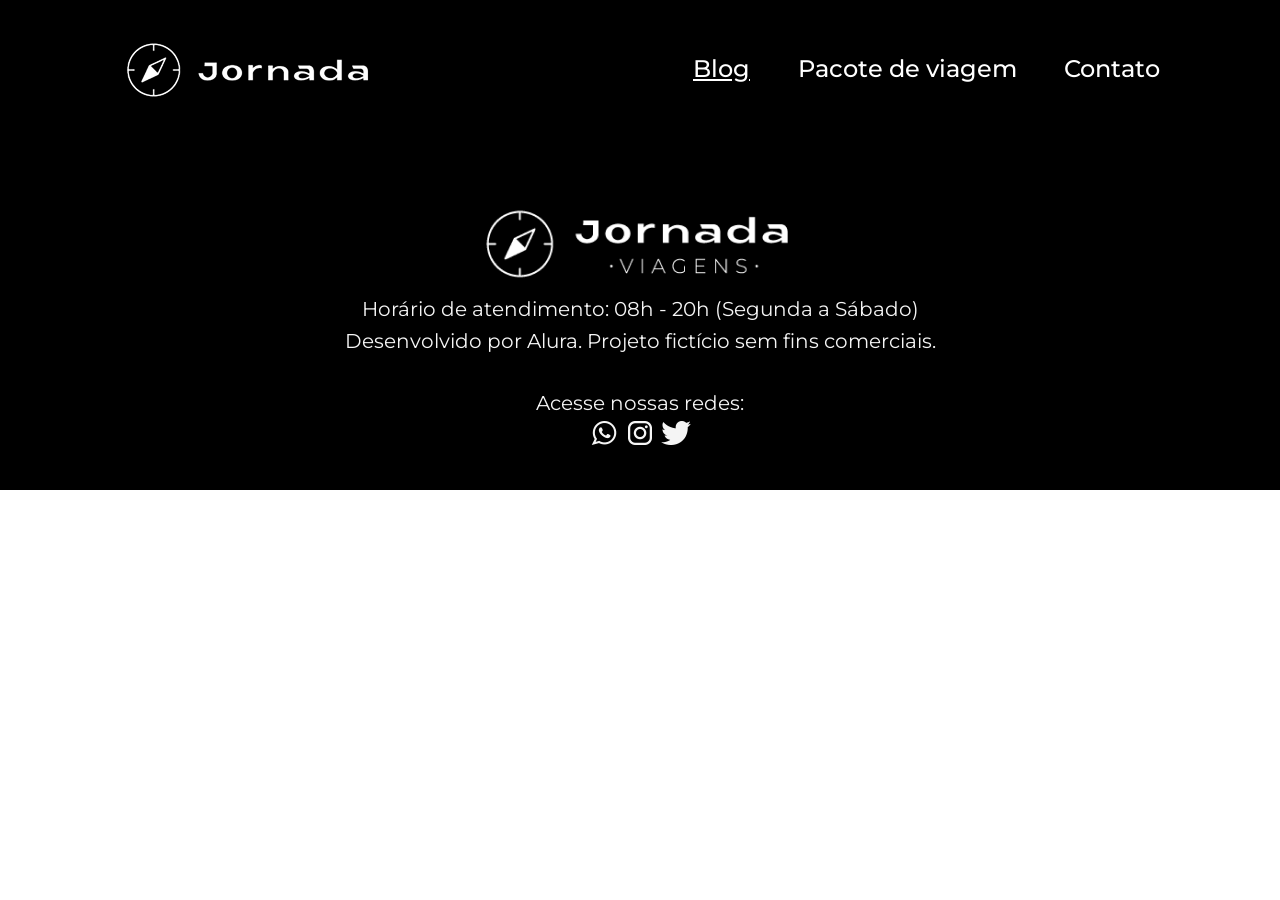
==== html/blog.html @ 6ce351c7 "Adicionando as informações de header e footer nas paginas de blog, pacote de viagem e contato" ====
<!doctype html>
<html lang="pt-br">
  <head>
    <meta charset="UTF-8" />
    <meta http-equiv="X-UA-Compatible" content="ie=edge" />
    <meta name="viewport" content="width=device-width, initial-scale=1.0" />
    <title>Jornada Viagens - Blog</title>
    <link rel="stylesheet" href="../css/style.css" />
    <link rel="icon" href="../favicon-logo-branco.svg" type="xml/svg" />
    <meta
      name="description"
      content="Jornada Viagens, uma agência apaixonada por criar viagens inesquecíveis"
    />
    <meta name="og:title" content="Jornada Viagens" />
    <meta
      name="og:description"
      content="Jornada Viagens, uma agência apaixonada por criar viagens inesquecíveis"
    />
    <meta
      name="og:image"
      content="https://leticiamboldo.github.io/jornada-viagens/img/logo-footer.png"
    />
    <meta name="og:type" content="website" />
    <meta
      name="og:url"
      content="https://leticiamboldo.github.io/jornada-viagens"
    />
  </head>
  <body>
    <header class="main-header">
      <a class="logo" href="../index.html" title="voltar para a página inicial">
        <img
          class="img-mobile"
          src="../img/bussola-jornada-branca.png"
          alt="Bússola do logo Jornada Viagens na cor branco"
        />
        <img
          class="img-desktop"
          src="../img/Logo-jornada-branca.png"
          alt="Logo Jornada Viagens na cor branca"
        />
      </a>
      <div class="navegation-menu">
        <label for="menu">
          <img src="../img/menu.png" alt="Menu" />
        </label>
        <input type="checkbox" id="menu" hidden />
        <nav>
          <ul class="list-links">
            <li>
              <a
                class="underlined"
                href="blog.html"
                target="_blank"
                title="Acessar Blog"
                >Blog</a
              >
            </li>
            <li>
              <a
                href="pacotes.html"
                target="_blank"
                title="Acessar Pacotes de viagem"
                >Pacote de viagem</a
              >
            </li>
            <li>
              <a href="contato.html" target="_blank" title="Acessar Contato"
                >Contato</a
              >
            </li>
          </ul>
        </nav>
      </div>
    </header>
    <main></main>
    <footer class="footer">
      <div class="footer-container">
        <div class="text-container">
          <img src="../img/logo-footer.png" alt="Logo da Jornada viagens" />
          <p class="text-footer">
            Horário de atendimento: 08h - 20h (Segunda a Sábado) <br />
            Desenvolvido por Alura. Projeto fictício sem fins comerciais.
          </p>
        </div>
        <div class="footer-redes">
          <p class="footer-text-redes">Acesse nossas redes:</p>
          <a href="#" target="_blank" title="Entre em contato via whatsapp">
            <img
              src="../img/logo-whatsapp-footer.png"
              alt="Logo do whatsapp da cor branca"
              class="footer-img"
            />
          </a>
          <a
            href="#"
            target="_blank"
            title="Acesse o Instagram do Jornada Viagens"
          >
            <img
              src="../img/logo-instagram-footer.png"
              alt="Logo do instagram da cor branca"
              class="footer-img"
            />
          </a>
          <a
            href="#"
            target="_blank"
            title="Acesse o Twitter do Jornada Viagens"
          >
            <img
              src="../img/logo-twitter-footer.png"
              alt="Logo do twitter da cor branca"
              class="footer-img"
            />
          </a>
        </div>
      </div>
    </footer>
  </body>
</html>
---- css/style.css ----
@import url(global.css);
@import url(header.css);
@import url(hero.css);
@import url(offers.css);
@import url(categories.css);
@import url(destinations.css);
@import url(payments.css);
@import url(testimonials.css);
@import url(banner.css);
@import url(footer.css);
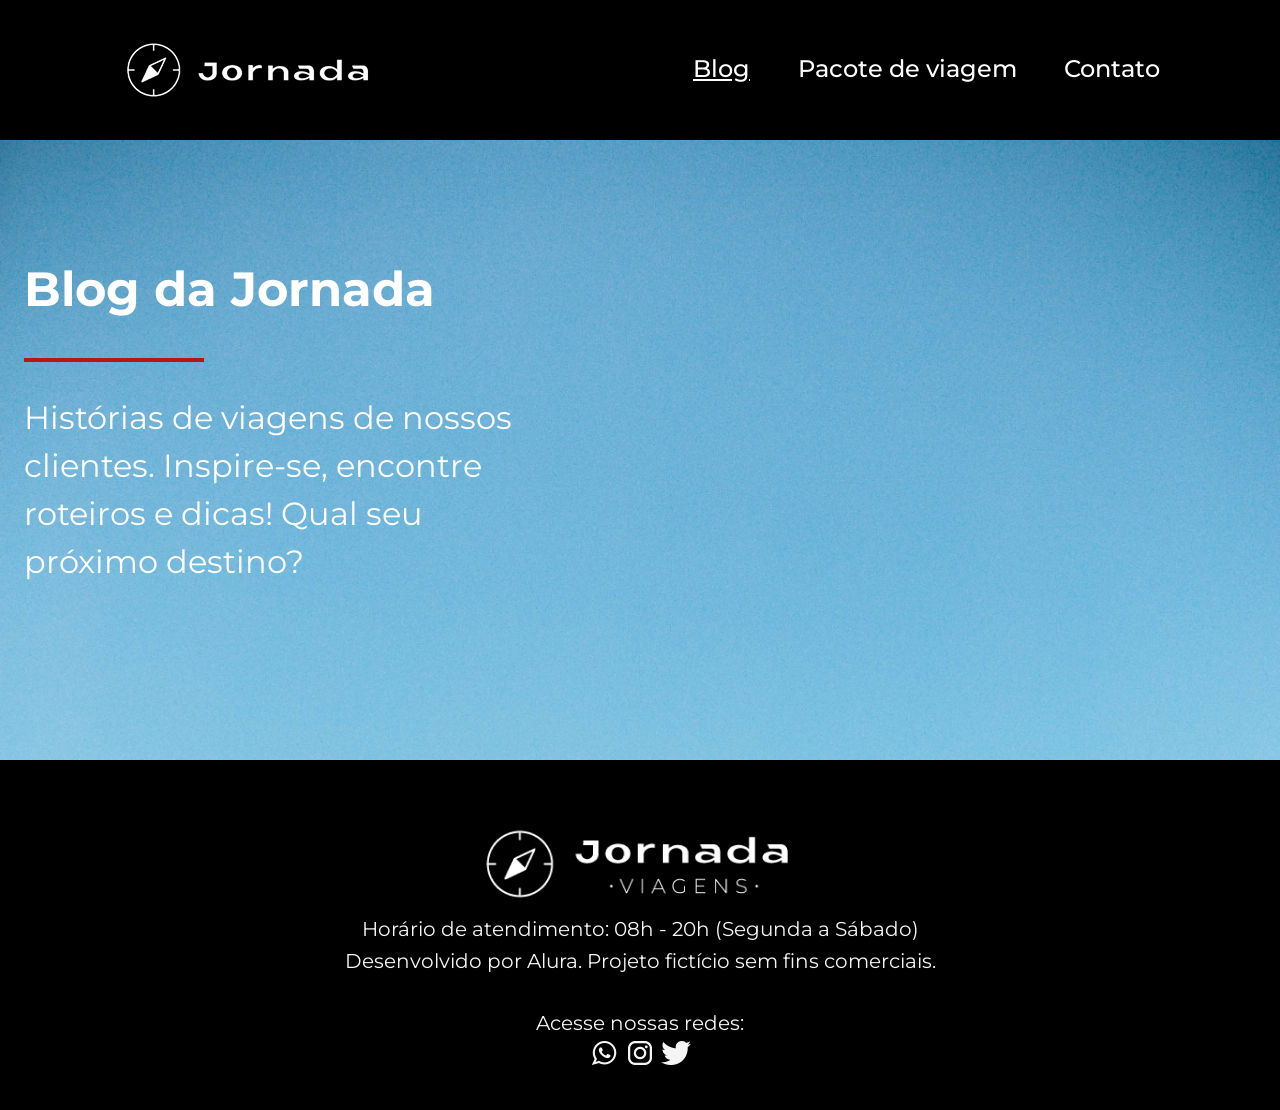
==== commit c9d23c51: "montando os heros das paginas blog, paginas de viagens e contato" ====
--- a/html/blog.html
+++ b/html/blog.html
@@ -73,7 +73,35 @@
         </nav>
       </div>
     </header>
-    <main></main>
+    <main>
+      <section class="hero-blog">
+        <div class="hero-blog-img">
+          <div class="section-header-title">
+            <h2 class="title-content-hero">Blog da Jornada</h2>
+            <hr />
+            <p class="text-content-hero">
+              Histórias de viagens de nossos clientes. Inspire-se, encontre
+              roteiros e dicas! Qual seu próximo destino?
+            </p>
+          </div>
+        </div>
+      </section>
+      <!-- <section class="description-place">
+        <div class="section-title">
+          <h2>Tokyo</h2>
+          <hr />
+        </div>
+        <div class="text-img-start">
+            <div class="text-start">
+                <h3></h3>
+                <p></p>
+            </div>
+            <div class="img-start">
+                <img src="" alt="">
+            </div>
+        </div>
+      </section> -->
+    </main>
     <footer class="footer">
       <div class="footer-container">
         <div class="text-container">
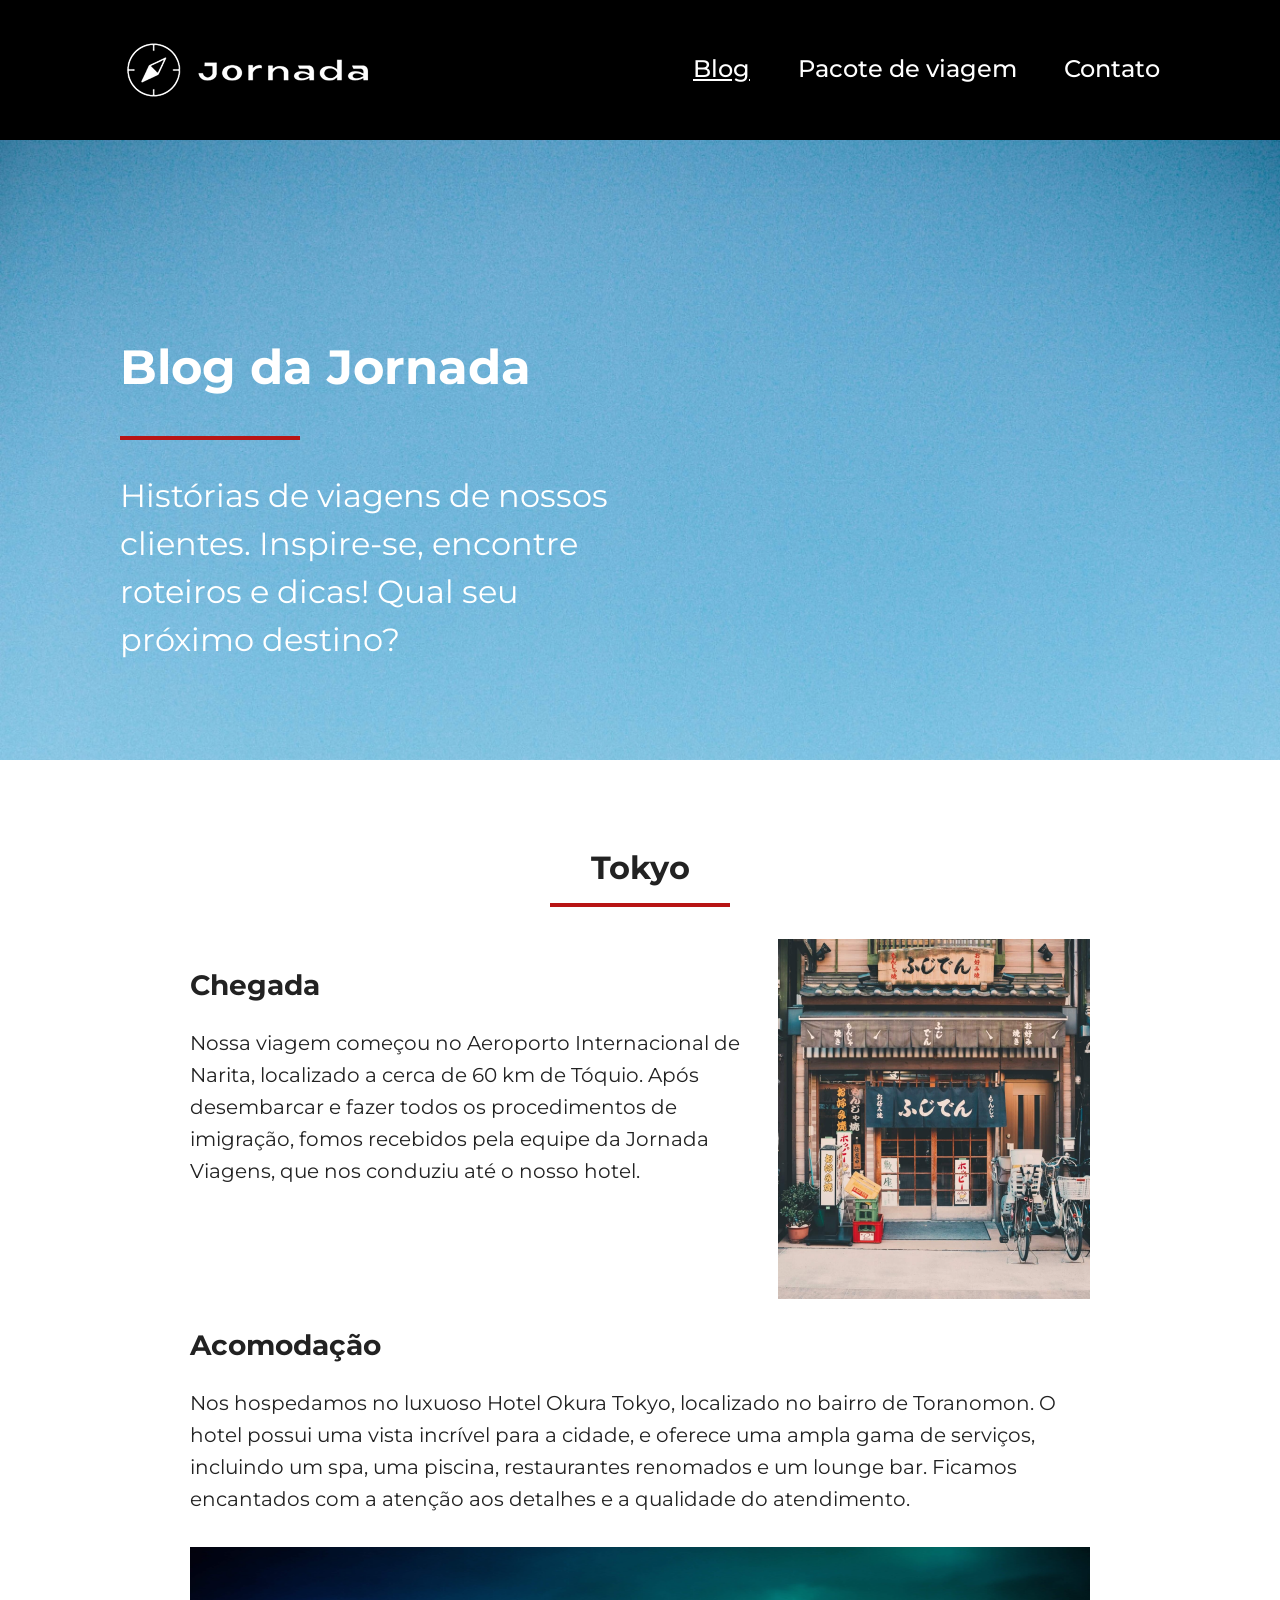
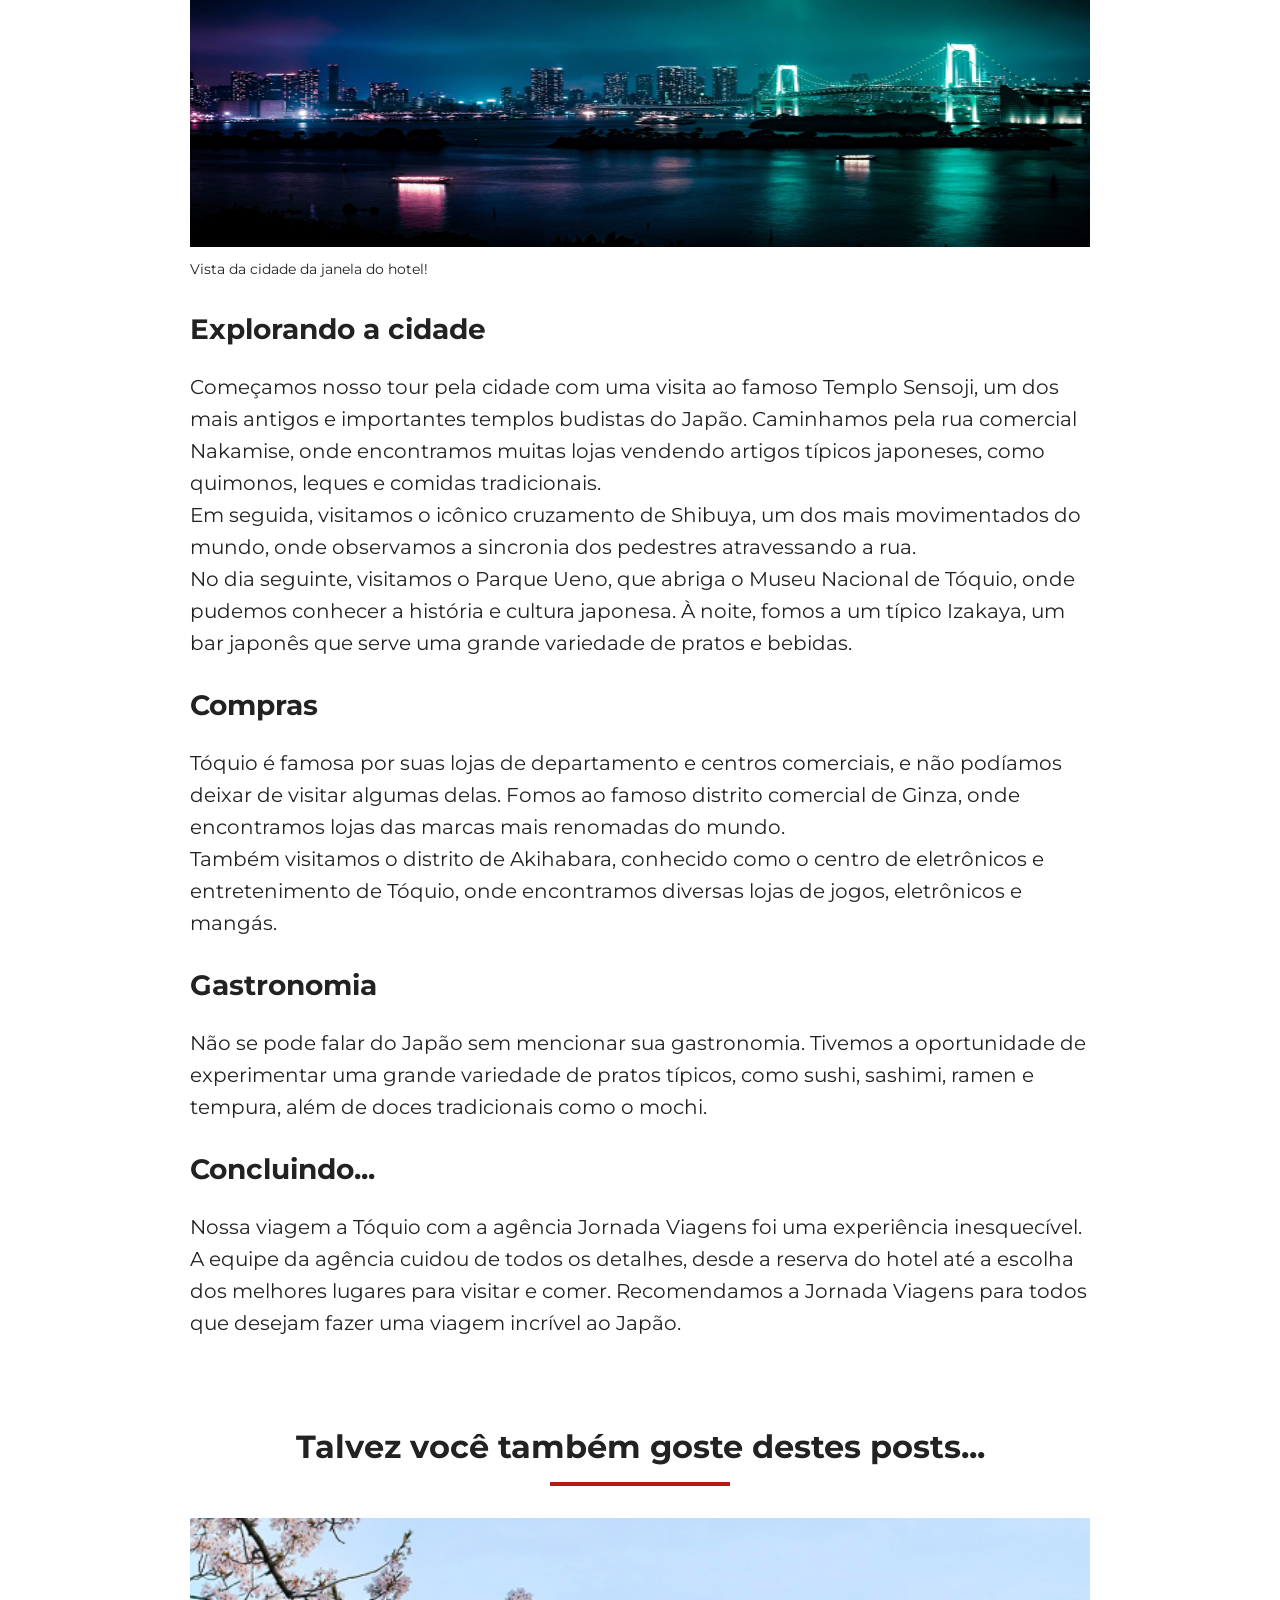
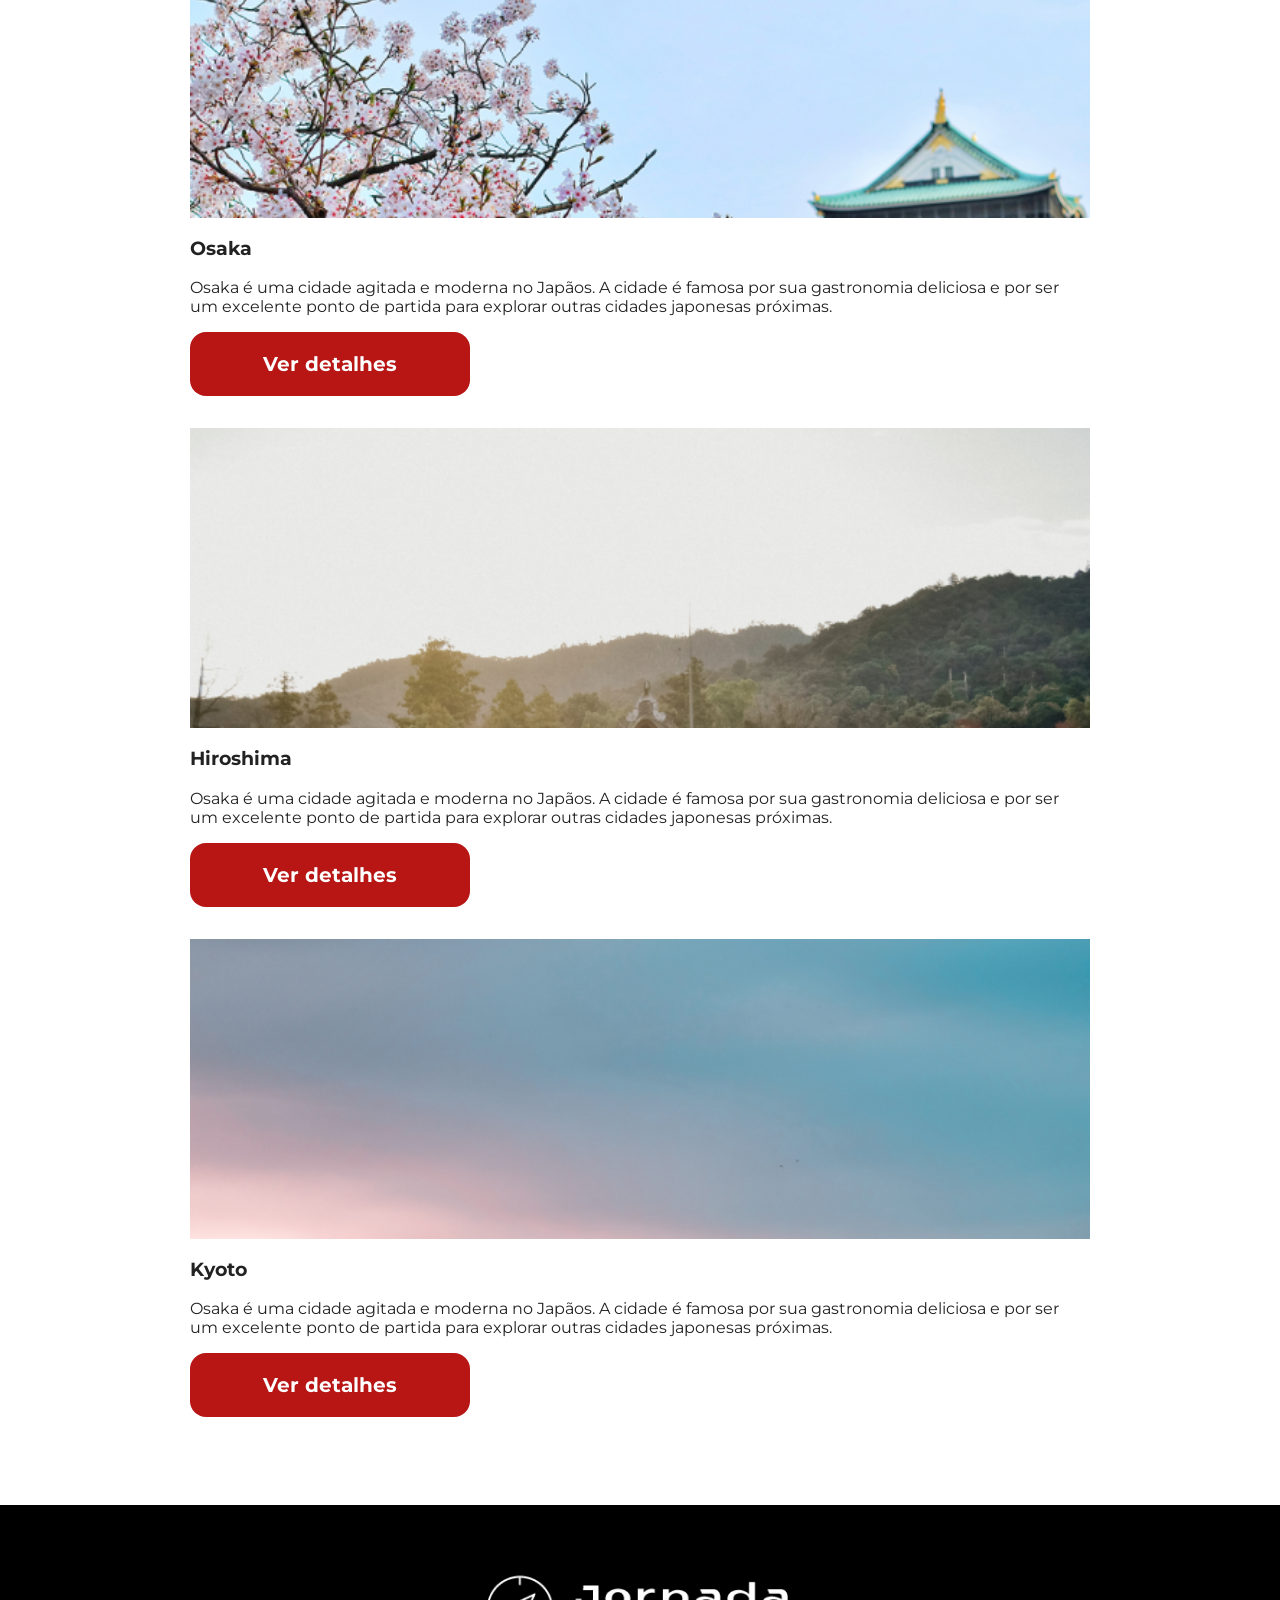
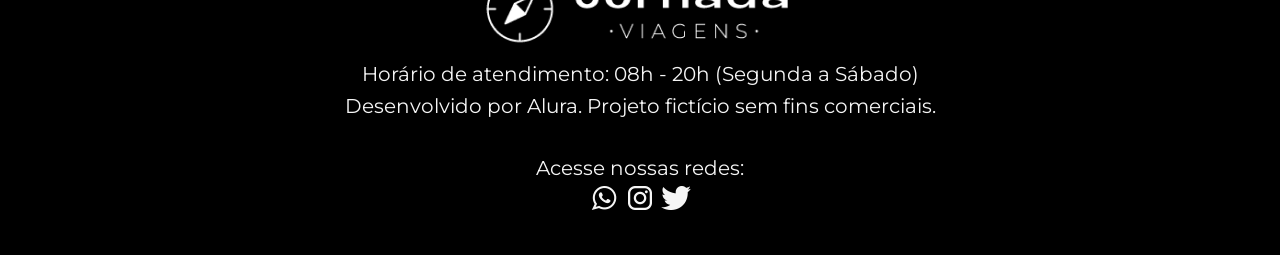
==== commit b4c37939: "terminando a pagina de blog do site" ====
--- a/html/blog.html
+++ b/html/blog.html
@@ -86,21 +86,194 @@
           </div>
         </div>
       </section>
-      <!-- <section class="description-place">
+      <section class="description-place">
         <div class="section-title">
           <h2>Tokyo</h2>
           <hr />
         </div>
         <div class="text-img-start">
-            <div class="text-start">
-                <h3></h3>
-                <p></p>
-            </div>
-            <div class="img-start">
-                <img src="" alt="">
-            </div>
-        </div>
-      </section> -->
+          <div class="text-start">
+            <h3>Chegada</h3>
+            <p>
+              Nossa viagem começou no Aeroporto Internacional de Narita,
+              localizado a cerca de 60 km de Tóquio. Após desembarcar e fazer
+              todos os procedimentos de imigração, fomos recebidos pela equipe
+              da Jornada Viagens, que nos conduziu até o nosso hotel.
+            </p>
+          </div>
+          <div class="img-start">
+            <img
+              class="img-tokyo-mobile"
+              src="../img/description-tokyu-start-mobile.png"
+              alt="uma loja no japonesa generica"
+            />
+            <img
+              class="img-tokyo-desktop"
+              src="../img/description-tokyu-start-desktop.png"
+              alt="uma loja no japonesa generica"
+            />
+          </div>
+        </div>
+        <div class="text-start">
+          <h3>Acomodação</h3>
+          <p>
+            Nos hospedamos no luxuoso Hotel Okura Tokyo, localizado no bairro de
+            Toranomon. O hotel possui uma vista incrível para a cidade, e
+            oferece uma ampla gama de serviços, incluindo um spa, uma piscina,
+            restaurantes renomados e um lounge bar. Ficamos encantados com a
+            atenção aos detalhes e a qualidade do atendimento.
+          </p>
+          <figure>
+            <img
+              class="img-blog-mobile"
+              src="../img/description-tokyu-accommodation-mobile.png"
+              alt="Imagem de um rio com uma cidade japonesa ao fundo"
+            />
+            <img
+              class="img-blog-tablet"
+              src="../img/description-tokyu-accommodation-tablet.png"
+              alt="Imagem de um rio com uma cidade japonesa ao fundo"
+            />
+            <img
+              class="img-blog-desktop"
+              src="../img/description-tokyu-accommodation-desktop.png"
+              alt="Imagem de um rio com uma cidade japonesa ao fundo"
+            />
+            <figcaption>Vista da cidade da janela do hotel!</figcaption>
+          </figure>
+        </div>
+        <div class="text-start">
+          <h3>Explorando a cidade</h3>
+          <p>
+            Começamos nosso tour pela cidade com uma visita ao famoso Templo
+            Sensoji, um dos mais antigos e importantes templos budistas do
+            Japão. Caminhamos pela rua comercial Nakamise, onde encontramos
+            muitas lojas vendendo artigos típicos japoneses, como quimonos,
+            leques e comidas tradicionais.
+          </p>
+          <p>
+            Em seguida, visitamos o icônico cruzamento de Shibuya, um dos mais
+            movimentados do mundo, onde observamos a sincronia dos pedestres
+            atravessando a rua.
+          </p>
+          <p>
+            No dia seguinte, visitamos o Parque Ueno, que abriga o Museu
+            Nacional de Tóquio, onde pudemos conhecer a história e cultura
+            japonesa. À noite, fomos a um típico Izakaya, um bar japonês que
+            serve uma grande variedade de pratos e bebidas.
+          </p>
+        </div>
+        <div class="text-start">
+          <h3>Compras</h3>
+          <p>
+            Tóquio é famosa por suas lojas de departamento e centros comerciais,
+            e não podíamos deixar de visitar algumas delas. Fomos ao famoso
+            distrito comercial de Ginza, onde encontramos lojas das marcas mais
+            renomadas do mundo.
+          </p>
+          <p>
+            Também visitamos o distrito de Akihabara, conhecido como o centro de
+            eletrônicos e entretenimento de Tóquio, onde encontramos diversas
+            lojas de jogos, eletrônicos e mangás.
+          </p>
+        </div>
+        <div class="text-start">
+          <h3>Gastronomia</h3>
+          <p>
+            Não se pode falar do Japão sem mencionar sua gastronomia. Tivemos a
+            oportunidade de experimentar uma grande variedade de pratos típicos,
+            como sushi, sashimi, ramen e tempura, além de doces tradicionais
+            como o mochi.
+          </p>
+        </div>
+        <div class="text-start">
+          <h3>Concluindo...</h3>
+          <p>
+            Nossa viagem a Tóquio com a agência Jornada Viagens foi uma
+            experiência inesquecível. A equipe da agência cuidou de todos os
+            detalhes, desde a reserva do hotel até a escolha dos melhores
+            lugares para visitar e comer. Recomendamos a Jornada Viagens para
+            todos que desejam fazer uma viagem incrível ao Japão.
+          </p>
+        </div>
+      </section>
+      <section class="maybe-you-liked">
+        <div class="section-title">
+          <h2>Talvez você também goste destes posts...</h2>
+          <hr />
+        </div>
+        <div class="places">
+          <article class="blog-items">
+            <header>
+              <div class="blog-img-items osaka"></div>
+              <h3>Osaka</h3>
+            </header>
+            <main>
+              <p>
+                Osaka é uma cidade agitada e moderna no Japãos. A cidade é
+                famosa por sua gastronomia deliciosa e por ser um excelente
+                ponto de partida para explorar outras cidades japonesas
+                próximas.
+              </p>
+            </main>
+            <footer>
+              <a
+                href="#"
+                target="_blank"
+                class="button"
+                title="Veja mais detalhes do destino "
+                >Ver detalhes</a
+              >
+            </footer>
+          </article>
+          <article class="blog-items">
+            <header>
+              <div class="blog-img-items hiroshima"></div>
+              <h3>Hiroshima</h3>
+            </header>
+            <main>
+              <p>
+                Osaka é uma cidade agitada e moderna no Japãos. A cidade é
+                famosa por sua gastronomia deliciosa e por ser um excelente
+                ponto de partida para explorar outras cidades japonesas
+                próximas.
+              </p>
+            </main>
+            <footer>
+              <a
+                href="#"
+                target="_blank"
+                class="button"
+                title="Veja mais detalhes do destino "
+                >Ver detalhes</a
+              >
+            </footer>
+          </article>
+          <article class="blog-items">
+            <header>
+              <div class="blog-img-items kyoto"></div>
+              <h3>Kyoto</h3>
+            </header>
+            <main>
+              <p>
+                Osaka é uma cidade agitada e moderna no Japãos. A cidade é
+                famosa por sua gastronomia deliciosa e por ser um excelente
+                ponto de partida para explorar outras cidades japonesas
+                próximas.
+              </p>
+            </main>
+            <footer>
+              <a
+                href="#"
+                target="_blank"
+                class="button"
+                title="Veja mais detalhes do destino "
+                >Ver detalhes</a
+              >
+            </footer>
+          </article>
+        </div>
+      </section>
     </main>
     <footer class="footer">
       <div class="footer-container">
--- a/css/style.css
+++ b/css/style.css
@@ -7,4 +7,5 @@
 @import url(payments.css);
 @import url(testimonials.css);
 @import url(banner.css);
-@import url(footer.css);+@import url(footer.css);
+@import url(blog.css);
